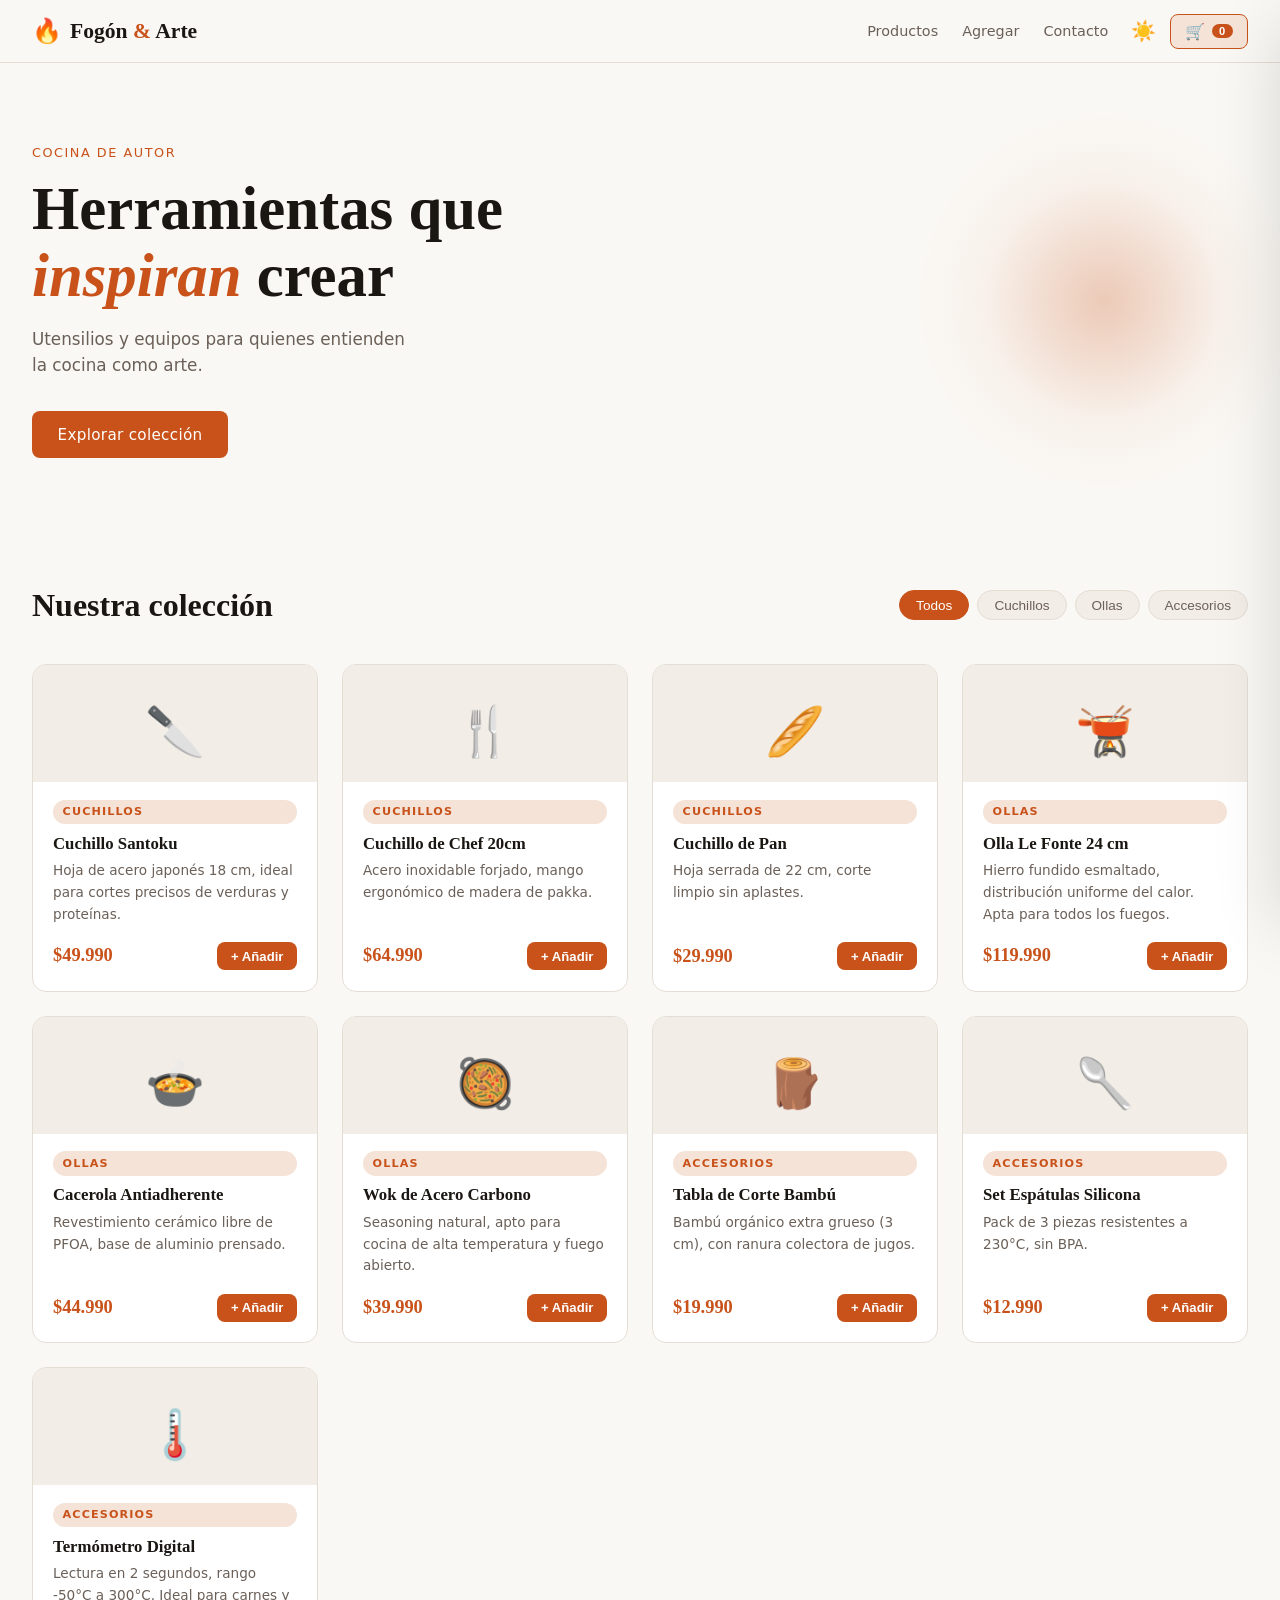
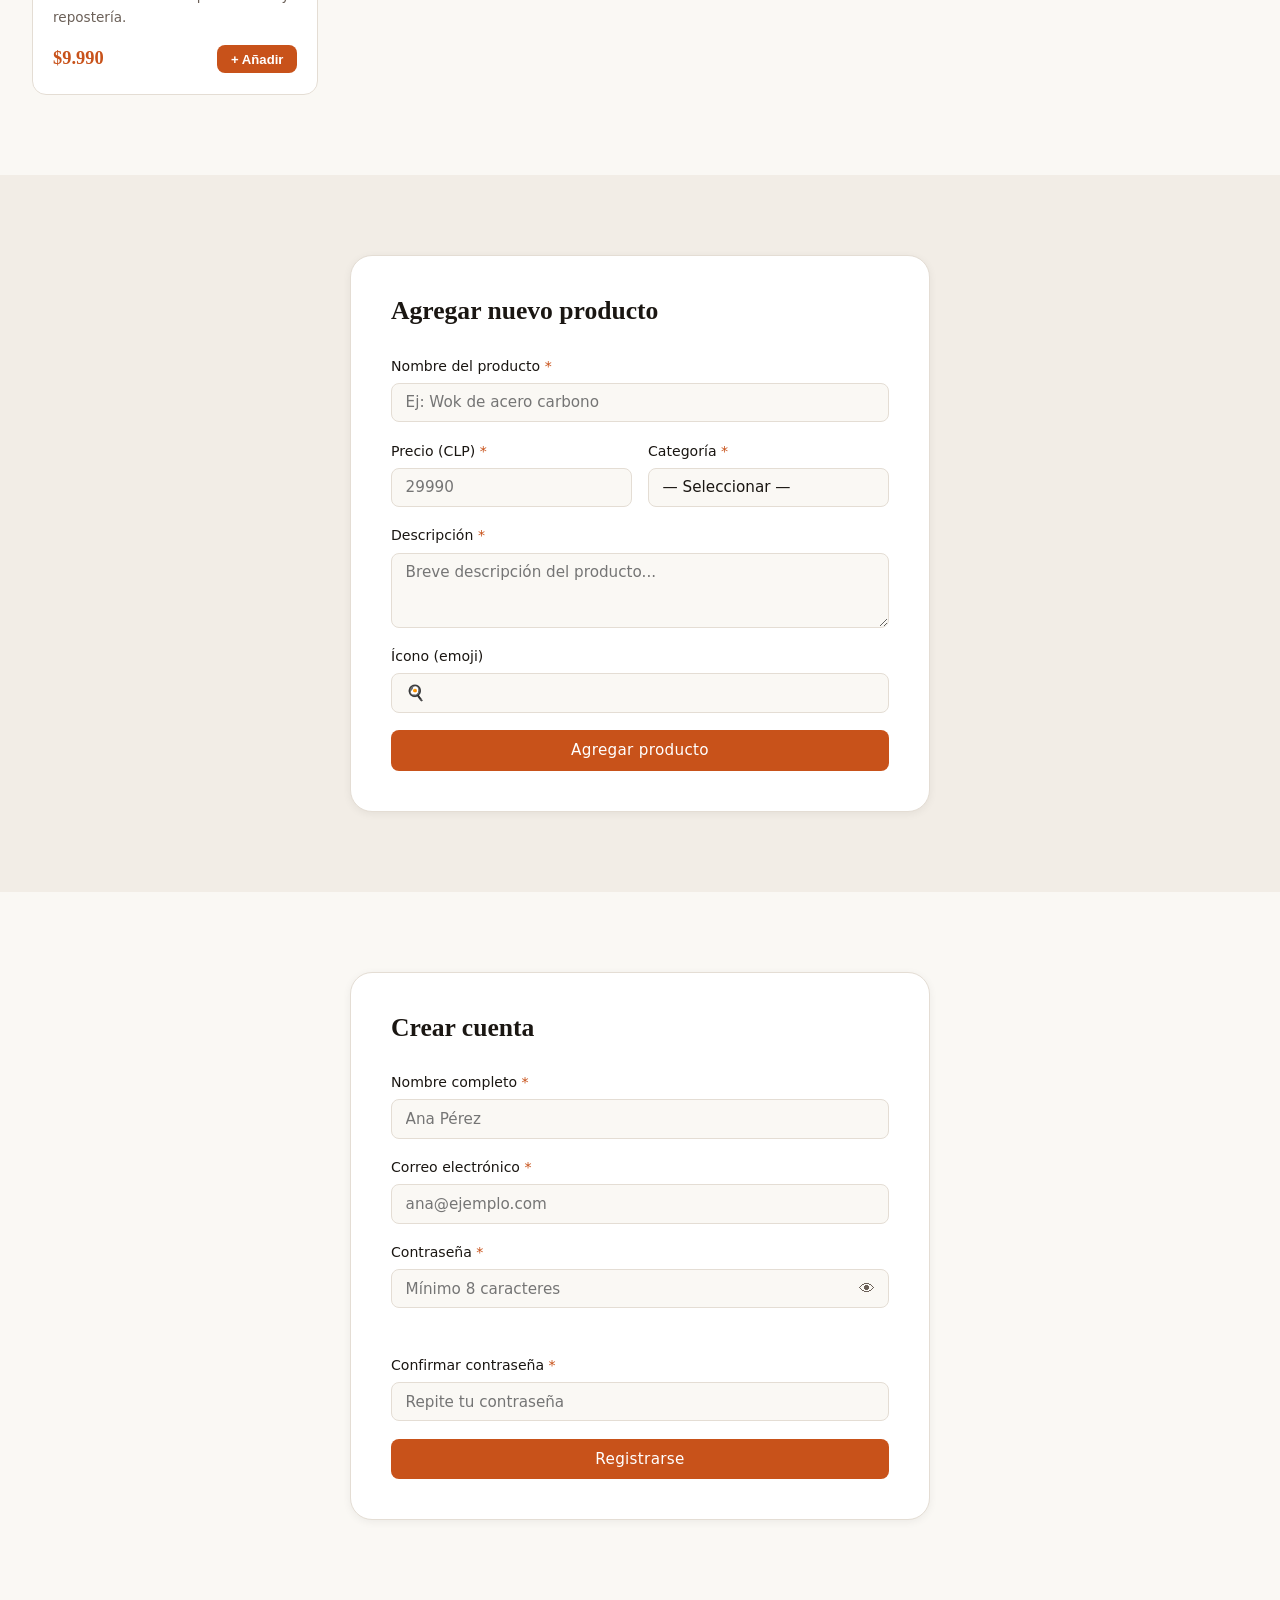
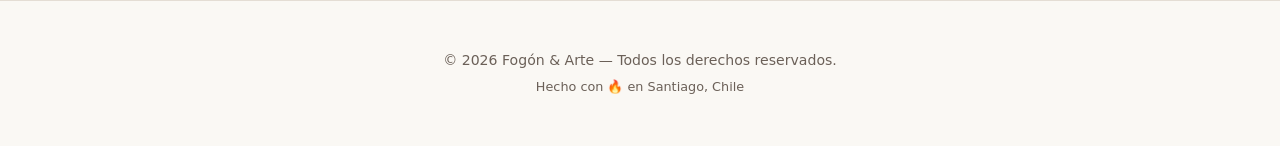
==== PFE/index.html @ b32f78bb "Add files via upload" ====
<!DOCTYPE html>
<html lang="es">
<head>
  <meta charset="UTF-8" />
  <meta name="viewport" content="width=device-width, initial-scale=1.0"/>
  <meta http-equiv="Content-Security-Policy" content="default-src 'self'; style-src 'self' 'unsafe-inline' https://fonts.googleapis.com; font-src https://fonts.gstatic.com; script-src 'self' 'unsafe-inline';">
  <title>Fogón & Arte — Tienda de Cocina</title>
  <link rel="stylesheet" href="styles.css"/>
  <link href="https://fonts.googleapis.com/css2?family=Playfair+Display:wght@400;600;700&family=DM+Sans:wght@300;400;500&display=swap" rel="stylesheet"/>
</head>
<body data-theme="light">

  <!-- ===== HEADER ===== -->
  <header class="header" id="header">
    <div class="header__inner">
      <div class="header__logo">
        <span class="logo-icon">🔥</span>
        <span class="logo-text">Fogón <em>&amp;</em> Arte</span>
      </div>
      <nav class="header__nav" id="mainNav" aria-label="Navegación principal">
        <a href="#productos" class="nav-link">Productos</a>
        <a href="#agregar" class="nav-link">Agregar</a>
        <a href="#contacto" class="nav-link">Contacto</a>
      </nav>
      <div class="header__actions">
        <button class="btn-icon" id="themeToggle" aria-label="Alternar tema" title="Cambiar tema">
          <span class="theme-icon" id="themeIcon">☀️</span>
        </button>
        <button class="btn-cart" id="cartBtn" aria-label="Abrir carrito">
          <span class="cart-icon">🛒</span>
          <span class="cart-badge" id="cartBadge">0</span>
        </button>
      </div>
    </div>
    <!-- Notificación global -->
    <div class="toast" id="toast" role="alert" aria-live="polite"></div>
  </header>

  <!-- ===== HERO ===== -->
  <section class="hero">
    <div class="hero__content">
      <p class="hero__tag">Cocina de autor</p>
      <h1 class="hero__title">Herramientas que<br/><em>inspiran</em> crear</h1>
      <p class="hero__sub">Utensilios y equipos para quienes entienden la cocina como arte.</p>
      <a href="#productos" class="btn-primary">Explorar colección</a>
    </div>
    <div class="hero__visual">
      <div class="hero__orb"></div>
      <div class="hero__orb hero__orb--2"></div>
    </div>
  </section>

  <!-- ===== PRODUCTOS ===== -->
  <main class="main" id="productos">
    <div class="section-header">
      <h2 class="section-title">Nuestra colección</h2>
      <div class="filter-bar" role="group" aria-label="Filtrar por categoría">
        <button class="filter-btn active" data-filter="todos">Todos</button>
        <button class="filter-btn" data-filter="cuchillos">Cuchillos</button>
        <button class="filter-btn" data-filter="ollas">Ollas</button>
        <button class="filter-btn" data-filter="accesorios">Accesorios</button>
      </div>
    </div>

    <div class="products-grid" id="productsGrid" aria-label="Catálogo de productos">
      <!-- Tarjetas generadas por JS -->
    </div>
  </main>

  <!-- ===== AGREGAR PRODUCTO ===== -->
  <section class="form-section" id="agregar">
    <div class="form-card">
      <h2 class="form-card__title">Agregar nuevo producto</h2>
      <div class="form-body" id="addProductForm" novalidate>

        <div class="field-group">
          <label for="prodNombre">Nombre del producto <span class="required">*</span></label>
          <input type="text" id="prodNombre" name="prodNombre" placeholder="Ej: Wok de acero carbono" maxlength="80" autocomplete="off"/>
          <span class="field-error" id="err-prodNombre"></span>
        </div>

        <div class="field-row">
          <div class="field-group">
            <label for="prodPrecio">Precio (CLP) <span class="required">*</span></label>
            <input type="number" id="prodPrecio" name="prodPrecio" placeholder="29990" min="1"/>
            <span class="field-error" id="err-prodPrecio"></span>
          </div>
          <div class="field-group">
            <label for="prodCategoria">Categoría <span class="required">*</span></label>
            <select id="prodCategoria" name="prodCategoria">
              <option value="">— Seleccionar —</option>
              <option value="cuchillos">Cuchillos</option>
              <option value="ollas">Ollas</option>
              <option value="accesorios">Accesorios</option>
            </select>
            <span class="field-error" id="err-prodCategoria"></span>
          </div>
        </div>

        <div class="field-group">
          <label for="prodDesc">Descripción <span class="required">*</span></label>
          <textarea id="prodDesc" name="prodDesc" rows="3" placeholder="Breve descripción del producto..." maxlength="200"></textarea>
          <span class="field-error" id="err-prodDesc"></span>
        </div>

        <div class="field-group">
          <label for="prodEmoji">Ícono (emoji)</label>
          <input type="text" id="prodEmoji" name="prodEmoji" placeholder="🍳" maxlength="4"/>
        </div>

        <button class="btn-primary btn-full" id="addProductBtn" type="button">Agregar producto</button>
      </div>
    </div>
  </section>

  <!-- ===== CONTACTO / REGISTRO ===== -->
  <section class="form-section form-section--alt" id="contacto">
    <div class="form-card">
      <h2 class="form-card__title">Crear cuenta</h2>
      <div class="form-body" id="registerForm" novalidate>

        <div class="field-group">
          <label for="regNombre">Nombre completo <span class="required">*</span></label>
          <input type="text" id="regNombre" name="regNombre" placeholder="Ana Pérez" autocomplete="name"/>
          <span class="field-error" id="err-regNombre"></span>
        </div>

        <div class="field-group">
          <label for="regEmail">Correo electrónico <span class="required">*</span></label>
          <input type="email" id="regEmail" name="regEmail" placeholder="ana@ejemplo.com" autocomplete="email"/>
          <span class="field-error" id="err-regEmail"></span>
        </div>

        <div class="field-group">
          <label for="regPassword">Contraseña <span class="required">*</span></label>
          <div class="input-with-toggle">
            <input type="password" id="regPassword" name="regPassword" placeholder="Mínimo 8 caracteres" autocomplete="new-password"/>
            <button type="button" class="btn-eye" id="togglePassword" aria-label="Mostrar contraseña">👁</button>
          </div>
          <div class="password-strength" id="passwordStrength" aria-live="polite"></div>
          <span class="field-error" id="err-regPassword"></span>
        </div>

        <div class="field-group">
          <label for="regPasswordConfirm">Confirmar contraseña <span class="required">*</span></label>
          <input type="password" id="regPasswordConfirm" name="regPasswordConfirm" placeholder="Repite tu contraseña" autocomplete="new-password"/>
          <span class="field-error" id="err-regPasswordConfirm"></span>
        </div>

        <button class="btn-primary btn-full" id="registerBtn" type="button">Registrarse</button>
      </div>
    </div>
  </section>

  <!-- ===== CARRITO LATERAL ===== -->
  <div class="cart-overlay" id="cartOverlay" aria-hidden="true"></div>
  <aside class="cart-drawer" id="cartDrawer" role="dialog" aria-modal="true" aria-label="Carrito de compras" aria-hidden="true">
    <div class="cart-drawer__header">
      <h2 class="cart-drawer__title">Tu carrito</h2>
      <button class="btn-icon" id="closeCart" aria-label="Cerrar carrito">✕</button>
    </div>
    <ul class="cart-list" id="cartList" aria-label="Artículos en el carrito">
      <!-- Items generados por JS -->
    </ul>
    <div class="cart-drawer__footer">
      <div class="cart-total">
        <span>Total</span>
        <span id="cartTotal">$0</span>
      </div>
      <button class="btn-primary btn-full" id="checkoutBtn">Ir al pago</button>
    </div>
  </aside>

  <!-- ===== MODAL DETALLE ===== -->
  <div class="modal-overlay" id="modalOverlay" aria-hidden="true">
    <div class="modal" id="productModal" role="dialog" aria-modal="true" aria-labelledby="modalTitle">
      <button class="btn-icon modal__close" id="closeModal" aria-label="Cerrar">✕</button>
      <div class="modal__body" id="modalBody"></div>
    </div>
  </div>

  <!-- ===== FOOTER ===== -->
  <footer class="footer">
    <p>© 2026 Fogón &amp; Arte — Todos los derechos reservados.</p>
    <p class="footer__sub">Hecho con 🔥 en Santiago, Chile</p>
  </footer>

  <script src="index.js"></script>
</body>
</html>
---- PFE/styles.css ----
/* ============================================================
   Fogón & Arte — styles.css
   Tema: cocina de autor — editorial cálido y elegante
   ============================================================ */

/* ── Variables de tema ──────────────────────────────────────── */
:root {
  --ff-display: "Playfair Display", Georgia, serif;
  --ff-body:    "DM Sans", system-ui, sans-serif;

  /* Claro */
  --bg:          #faf8f4;
  --bg-card:     #ffffff;
  --bg-muted:    #f2ede6;
  --bg-header:   rgba(250, 248, 244, 0.92);
  --text:        #1a1612;
  --text-muted:  #6b6058;
  --border:      #e4ddd4;
  --accent:      #c8521a;
  --accent-dark: #9e3e0f;
  --accent-light:#f5e3d8;
  --success:     #2d7a4f;
  --error:       #c0392b;
  --info:        #1a5ca0;
  --shadow-sm:   0 2px 8px rgba(0,0,0,.06);
  --shadow-md:   0 8px 32px rgba(0,0,0,.10);
  --shadow-lg:   0 24px 64px rgba(0,0,0,.14);
  --radius-sm:   8px;
  --radius-md:   14px;
  --radius-lg:   22px;
  --transition:  0.22s ease;
}

[data-theme="dark"] {
  --bg:          #14110e;
  --bg-card:     #1e1a16;
  --bg-muted:    #252018;
  --bg-header:   rgba(20, 17, 14, 0.92);
  --text:        #f0ebe3;
  --text-muted:  #9e9186;
  --border:      #312a22;
  --accent:      #e07040;
  --accent-dark: #c8521a;
  --accent-light:#3a2010;
  --shadow-sm:   0 2px 8px rgba(0,0,0,.25);
  --shadow-md:   0 8px 32px rgba(0,0,0,.40);
  --shadow-lg:   0 24px 64px rgba(0,0,0,.55);
}

/* ── Reset & base ───────────────────────────────────────────── */
*, *::before, *::after { box-sizing: border-box; margin: 0; padding: 0; }

html { scroll-behavior: smooth; font-size: 16px; }

body {
  font-family: var(--ff-body);
  background: var(--bg);
  color: var(--text);
  line-height: 1.6;
  transition: background var(--transition), color var(--transition);
  overflow-x: hidden;
}

img { max-width: 100%; display: block; }

a { color: var(--accent); text-decoration: none; }
a:hover { text-decoration: underline; }

/* ── Tipografía ─────────────────────────────────────────────── */
h1, h2, h3 { font-family: var(--ff-display); line-height: 1.2; }
em { font-style: italic; color: var(--accent); }

/* ── Botones globales ───────────────────────────────────────── */
.btn-primary {
  display: inline-flex;
  align-items: center;
  justify-content: center;
  gap: 0.5rem;
  background: var(--accent);
  color: #fff;
  font-family: var(--ff-body);
  font-size: 0.95rem;
  font-weight: 500;
  padding: 0.7rem 1.6rem;
  border-radius: var(--radius-sm);
  border: none;
  cursor: pointer;
  transition: background var(--transition), transform 0.12s;
  letter-spacing: 0.02em;
}
.btn-primary:hover  { background: var(--accent-dark); transform: translateY(-1px); }
.btn-primary:active { transform: translateY(0); }
.btn-full { width: 100%; }

.btn-icon {
  background: none;
  border: none;
  cursor: pointer;
  font-size: 1.25rem;
  padding: 0.4rem;
  border-radius: 50%;
  color: var(--text);
  transition: background var(--transition);
  display: flex; align-items: center;
}
.btn-icon:hover { background: var(--bg-muted); }

/* ── Header ─────────────────────────────────────────────────── */
.header {
  position: sticky; top: 0; z-index: 100;
  background: var(--bg-header);
  backdrop-filter: blur(12px);
  border-bottom: 1px solid var(--border);
  transition: background var(--transition), border-color var(--transition);
}
.header__inner {
  max-width: 1280px; margin: 0 auto;
  padding: 0.75rem 2rem;
  display: flex; align-items: center; gap: 1rem;
}
.header__logo {
  display: flex; align-items: center; gap: 0.5rem;
  cursor: pointer; user-select: none;
  font-family: var(--ff-display);
  font-size: 1.35rem; font-weight: 700;
  flex: 1;
}
.logo-icon { font-size: 1.5rem; }
.logo-text em { font-style: normal; }

.header__nav { display: flex; gap: 1.5rem; }
.nav-link {
  color: var(--text-muted);
  font-size: 0.9rem; font-weight: 500;
  transition: color var(--transition);
}
.nav-link:hover { color: var(--accent); text-decoration: none; }

.header__actions { display: flex; align-items: center; gap: 0.5rem; margin-left: auto; }

.btn-cart {
  position: relative;
  background: var(--accent-light);
  border: 1px solid var(--accent);
  color: var(--accent);
  border-radius: var(--radius-sm);
  padding: 0.45rem 0.9rem;
  font-size: 1rem;
  cursor: pointer;
  display: flex; align-items: center; gap: 0.4rem;
  transition: background var(--transition), border-color var(--transition);
}
.btn-cart:hover { background: var(--accent); color: #fff; }
.cart-badge {
  background: var(--accent);
  color: #fff;
  border-radius: 999px;
  font-size: 0.7rem;
  font-weight: 700;
  min-width: 1.3rem;
  text-align: center;
  padding: 0.05rem 0.3rem;
  transition: background var(--transition);
}
.btn-cart:hover .cart-badge { background: rgba(255,255,255,.3); }

/* Toast */
.toast {
  position: fixed; top: 5rem; right: 1.5rem; z-index: 999;
  background: var(--bg-card);
  border: 1px solid var(--border);
  border-left: 4px solid var(--accent);
  color: var(--text);
  padding: 0.75rem 1.25rem;
  border-radius: var(--radius-sm);
  box-shadow: var(--shadow-md);
  font-size: 0.9rem;
  max-width: 320px;
  opacity: 0;
  transform: translateX(120%);
  transition: opacity 0.3s, transform 0.3s;
  pointer-events: none;
}
.toast--visible   { opacity: 1; transform: translateX(0); }
.toast--success   { border-left-color: var(--success); }
.toast--error     { border-left-color: var(--error);   }
.toast--info      { border-left-color: var(--info);    }

/* ── Hero ───────────────────────────────────────────────────── */
.hero {
  position: relative;
  min-height: 52vh;
  display: flex; align-items: center;
  padding: 5rem 2rem;
  overflow: hidden;
  max-width: 1280px; margin: 0 auto;
}
.hero__content { position: relative; z-index: 1; max-width: 520px; }
.hero__tag {
  font-size: 0.8rem; font-weight: 500;
  text-transform: uppercase; letter-spacing: 0.12em;
  color: var(--accent);
  margin-bottom: 0.75rem;
}
.hero__title {
  font-size: clamp(2.2rem, 5vw, 3.8rem);
  line-height: 1.1;
  margin-bottom: 1rem;
}
.hero__sub {
  color: var(--text-muted);
  font-size: 1.05rem;
  margin-bottom: 2rem;
  max-width: 380px;
}

.hero__visual {
  position: absolute; right: -4rem; top: 50%;
  transform: translateY(-50%);
  width: 480px; height: 480px;
  pointer-events: none;
}
.hero__orb {
  position: absolute;
  border-radius: 50%;
  background: radial-gradient(circle, var(--accent) 0%, transparent 70%);
  opacity: 0.12;
  width: 380px; height: 380px;
  top: 50%; left: 50%; transform: translate(-50%,-50%);
  animation: orbPulse 6s ease-in-out infinite;
}
.hero__orb--2 {
  width: 240px; height: 240px;
  opacity: 0.18;
  animation-delay: -3s;
}
@keyframes orbPulse {
  0%, 100% { transform: translate(-50%,-50%) scale(1); }
  50%       { transform: translate(-50%,-50%) scale(1.12); }
}

/* ── Sección productos ──────────────────────────────────────── */
.main {
  max-width: 1280px; margin: 0 auto;
  padding: 3rem 2rem 5rem;
}
.section-header {
  display: flex; align-items: center; flex-wrap: wrap;
  gap: 1.25rem; margin-bottom: 2.5rem;
}
.section-title {
  font-size: 2rem;
  flex: 1;
}

.filter-bar { display: flex; gap: 0.5rem; flex-wrap: wrap; }
.filter-btn {
  background: var(--bg-muted);
  border: 1px solid var(--border);
  color: var(--text-muted);
  font-size: 0.85rem; font-weight: 500;
  padding: 0.4rem 1rem;
  border-radius: 999px;
  cursor: pointer;
  transition: background var(--transition), color var(--transition), border-color var(--transition);
}
.filter-btn:hover { color: var(--text); }
.filter-btn.active {
  background: var(--accent);
  border-color: var(--accent);
  color: #fff;
}

/* Grid de productos */
.products-grid {
  display: grid;
  grid-template-columns: repeat(auto-fill, minmax(270px, 1fr));
  gap: 1.5rem;
}

.empty-state {
  grid-column: 1/-1;
  text-align: center;
  color: var(--text-muted);
  padding: 3rem 0;
}

/* Tarjeta de producto */
.product-card {
  background: var(--bg-card);
  border: 1px solid var(--border);
  border-radius: var(--radius-md);
  overflow: hidden;
  cursor: pointer;
  transition: box-shadow var(--transition), transform var(--transition);
  display: flex; flex-direction: column;
}
.product-card:hover  { box-shadow: var(--shadow-md); transform: translateY(-4px); }
.product-card:focus  { outline: 3px solid var(--accent); outline-offset: 2px; }

.product-card__emoji {
  font-size: 3rem;
  text-align: center;
  padding: 1.75rem 1rem 0.75rem;
  background: var(--bg-muted);
  user-select: none;
  transition: background var(--transition);
}
.product-card:hover .product-card__emoji { background: var(--accent-light); }

.product-card__body { padding: 1.1rem 1.25rem 1.25rem; flex: 1; display: flex; flex-direction: column; }
.product-card__cat {
  font-size: 0.7rem; text-transform: uppercase; letter-spacing: 0.1em;
  color: var(--accent); font-weight: 600;
  background: var(--accent-light);
  padding: 0.2rem 0.6rem;
  border-radius: 999px;
  display: inline-block; margin-bottom: 0.6rem;
}
.product-card__name  { font-size: 1.05rem; font-weight: 600; margin-bottom: 0.4rem; }
.product-card__desc  { font-size: 0.85rem; color: var(--text-muted); flex: 1; margin-bottom: 1rem; }
.product-card__footer { display: flex; align-items: center; justify-content: space-between; gap: 0.5rem; }
.product-card__price { font-family: var(--ff-display); font-size: 1.15rem; font-weight: 700; color: var(--accent); }

.btn-add {
  background: var(--accent);
  color: #fff;
  border: none; border-radius: var(--radius-sm);
  padding: 0.4rem 0.85rem;
  font-size: 0.82rem; font-weight: 600;
  cursor: pointer;
  transition: background var(--transition), transform 0.1s;
  white-space: nowrap;
}
.btn-add:hover { background: var(--accent-dark); transform: scale(1.04); }

/* ── Secciones de formularios ───────────────────────────────── */
.form-section {
  background: var(--bg-muted);
  padding: 5rem 2rem;
  transition: background var(--transition);
}
.form-section--alt { background: var(--bg); }

.form-card {
  max-width: 580px; margin: 0 auto;
  background: var(--bg-card);
  border: 1px solid var(--border);
  border-radius: var(--radius-lg);
  padding: 2.5rem;
  box-shadow: var(--shadow-sm);
}
.form-card__title {
  font-size: 1.6rem;
  margin-bottom: 1.75rem;
}
.form-body { display: flex; flex-direction: column; gap: 1.1rem; }

.field-row { display: grid; grid-template-columns: 1fr 1fr; gap: 1rem; }

.field-group { display: flex; flex-direction: column; gap: 0.35rem; }
.field-group label { font-size: 0.88rem; font-weight: 500; color: var(--text); }
.required { color: var(--accent); }

.field-group input,
.field-group select,
.field-group textarea {
  background: var(--bg);
  border: 1px solid var(--border);
  color: var(--text);
  font-family: var(--ff-body);
  font-size: 0.95rem;
  padding: 0.6rem 0.85rem;
  border-radius: var(--radius-sm);
  transition: border-color var(--transition), box-shadow var(--transition), background var(--transition);
  outline: none;
  width: 100%;
}
.field-group input:focus,
.field-group select:focus,
.field-group textarea:focus {
  border-color: var(--accent);
  box-shadow: 0 0 0 3px color-mix(in srgb, var(--accent) 18%, transparent);
}
.field-group textarea { resize: vertical; }
.field-group select { appearance: none; background-image: url("data:image/svg+xml,%3Csvg xmlns='http://www.w3.org/2000/svg' width='12' height='8'%3E%3Cpath d='M0 0l6 8 6-8z' fill='%23888'/%3E%3C/svg%3E"); background-repeat: no-repeat; background-position: right 0.9rem center; padding-right: 2rem; }

.input-error { border-color: var(--error) !important; box-shadow: 0 0 0 3px color-mix(in srgb, var(--error) 15%, transparent) !important; }

.field-error { font-size: 0.8rem; color: var(--error); min-height: 1em; display: none; }
.field-error.visible { display: block; }

.input-with-toggle { position: relative; }
.input-with-toggle input { padding-right: 2.5rem; }
.btn-eye {
  position: absolute; right: 0.7rem; top: 50%; transform: translateY(-50%);
  background: none; border: none; cursor: pointer;
  font-size: 1rem; color: var(--text-muted);
  padding: 0.2rem;
}

/* Indicador de fortaleza */
.password-strength { min-height: 1.4em; }
.strength {
  font-size: 0.8rem; font-weight: 500;
  padding: 0.25rem 0.6rem;
  border-radius: 999px;
  display: inline-block;
}
.strength--debil  { background: #fde8e8; color: var(--error); }
.strength--media  { background: #fff3cd; color: #856404; }
.strength--fuerte { background: #d4edda; color: var(--success); }

/* ── Carrito lateral ────────────────────────────────────────── */
.cart-overlay {
  position: fixed; inset: 0; z-index: 200;
  background: rgba(0,0,0,.45);
  opacity: 0; pointer-events: none;
  transition: opacity 0.3s;
}
.cart-overlay.visible { opacity: 1; pointer-events: auto; }

.cart-drawer {
  position: fixed; top: 0; right: 0; z-index: 201;
  width: min(420px, 100vw);
  height: 100%;
  background: var(--bg-card);
  border-left: 1px solid var(--border);
  display: flex; flex-direction: column;
  transform: translateX(100%);
  transition: transform 0.32s cubic-bezier(.4,0,.2,1), background var(--transition);
  box-shadow: var(--shadow-lg);
}
.cart-drawer.open { transform: translateX(0); }

.cart-drawer__header {
  display: flex; align-items: center; justify-content: space-between;
  padding: 1.25rem 1.5rem;
  border-bottom: 1px solid var(--border);
}
.cart-drawer__title { font-size: 1.3rem; }

.cart-list {
  flex: 1; overflow-y: auto;
  padding: 1rem 1.25rem;
  list-style: none;
  display: flex; flex-direction: column; gap: 0.75rem;
}
.cart-empty { color: var(--text-muted); text-align: center; padding: 2rem 0; }

.cart-item {
  display: flex; align-items: center; gap: 0.85rem;
  background: var(--bg-muted);
  border-radius: var(--radius-sm);
  padding: 0.75rem 1rem;
  transition: background var(--transition);
}
.cart-item__emoji { font-size: 1.8rem; }
.cart-item__info  { flex: 1; }
.cart-item__name  { font-size: 0.9rem; font-weight: 500; }
.cart-item__price { font-size: 0.82rem; color: var(--text-muted); }

.btn-remove {
  background: none; border: none;
  color: var(--text-muted);
  cursor: pointer; font-size: 1rem;
  padding: 0.3rem;
  border-radius: 50%;
  transition: background var(--transition), color var(--transition);
}
.btn-remove:hover { background: #fde8e8; color: var(--error); }

.cart-drawer__footer {
  padding: 1.25rem 1.5rem;
  border-top: 1px solid var(--border);
  display: flex; flex-direction: column; gap: 1rem;
}
.cart-total {
  display: flex; justify-content: space-between; align-items: center;
  font-size: 1.05rem;
}
.cart-total span:last-child { font-family: var(--ff-display); font-size: 1.3rem; font-weight: 700; color: var(--accent); }

/* ── Modal ──────────────────────────────────────────────────── */
.modal-overlay {
  position: fixed; inset: 0; z-index: 300;
  background: rgba(0,0,0,.55);
  display: flex; align-items: center; justify-content: center;
  padding: 1rem;
  opacity: 0; pointer-events: none;
  transition: opacity 0.25s;
}
.modal-overlay.visible { opacity: 1; pointer-events: auto; }

.modal {
  position: relative;
  background: var(--bg-card);
  border-radius: var(--radius-lg);
  max-width: 480px; width: 100%;
  padding: 2rem;
  box-shadow: var(--shadow-lg);
  transform: scale(0.94);
  transition: transform 0.25s, background var(--transition);
}
.modal-overlay.visible .modal { transform: scale(1); }
.modal__close {
  position: absolute; top: 1rem; right: 1rem;
  font-size: 1rem;
}
.modal__emoji { font-size: 4rem; text-align: center; margin-bottom: 0.75rem; }
.modal__title { font-size: 1.5rem; margin: 0.4rem 0; }
.modal__desc  { color: var(--text-muted); font-size: 0.95rem; margin: 0.75rem 0 1rem; }
.modal__price { font-family: var(--ff-display); font-size: 1.75rem; font-weight: 700; color: var(--accent); margin-bottom: 1.25rem; }
.modal__add   { margin-top: 0.25rem; }

/* ── Footer ─────────────────────────────────────────────────── */
.footer {
  text-align: center;
  padding: 3rem 2rem;
  border-top: 1px solid var(--border);
  color: var(--text-muted);
  font-size: 0.88rem;
  transition: border-color var(--transition);
}
.footer__sub { margin-top: 0.35rem; font-size: 0.8rem; }

/* ── Responsive ─────────────────────────────────────────────── */
@media (max-width: 768px) {
  .header__nav { display: none; }
  .hero { padding: 4rem 1.5rem 3rem; }
  .hero__visual { display: none; }
  .main { padding: 2rem 1.25rem 3.5rem; }
  .form-section { padding: 3rem 1.25rem; }
  .form-card { padding: 1.75rem 1.25rem; }
  .field-row { grid-template-columns: 1fr; }
  .section-header { flex-direction: column; align-items: flex-start; }
}

@media (max-width: 480px) {
  .header__inner { padding: 0.65rem 1rem; }
  .logo-text { font-size: 1.1rem; }
  .section-title { font-size: 1.5rem; }
  .form-card__title { font-size: 1.3rem; }
}

/* ── Animación de entrada de tarjetas ───────────────────────── */
@keyframes fadeInUp {
  from { opacity: 0; transform: translateY(18px); }
  to   { opacity: 1; transform: translateY(0); }
}
.product-card {
  animation: fadeInUp 0.35s ease both;
}
.product-card:nth-child(1)  { animation-delay: .03s; }
.product-card:nth-child(2)  { animation-delay: .07s; }
.product-card:nth-child(3)  { animation-delay: .11s; }
.product-card:nth-child(4)  { animation-delay: .14s; }
.product-card:nth-child(5)  { animation-delay: .17s; }
.product-card:nth-child(6)  { animation-delay: .20s; }
.product-card:nth-child(7)  { animation-delay: .23s; }
.product-card:nth-child(8)  { animation-delay: .26s; }
.product-card:nth-child(9)  { animation-delay: .29s; }

/* ── Scrollbar personalizada ────────────────────────────────── */
::-webkit-scrollbar { width: 7px; height: 7px; }
::-webkit-scrollbar-track { background: var(--bg-muted); }
::-webkit-scrollbar-thumb { background: var(--border); border-radius: 999px; }
::-webkit-scrollbar-thumb:hover { background: var(--accent); }
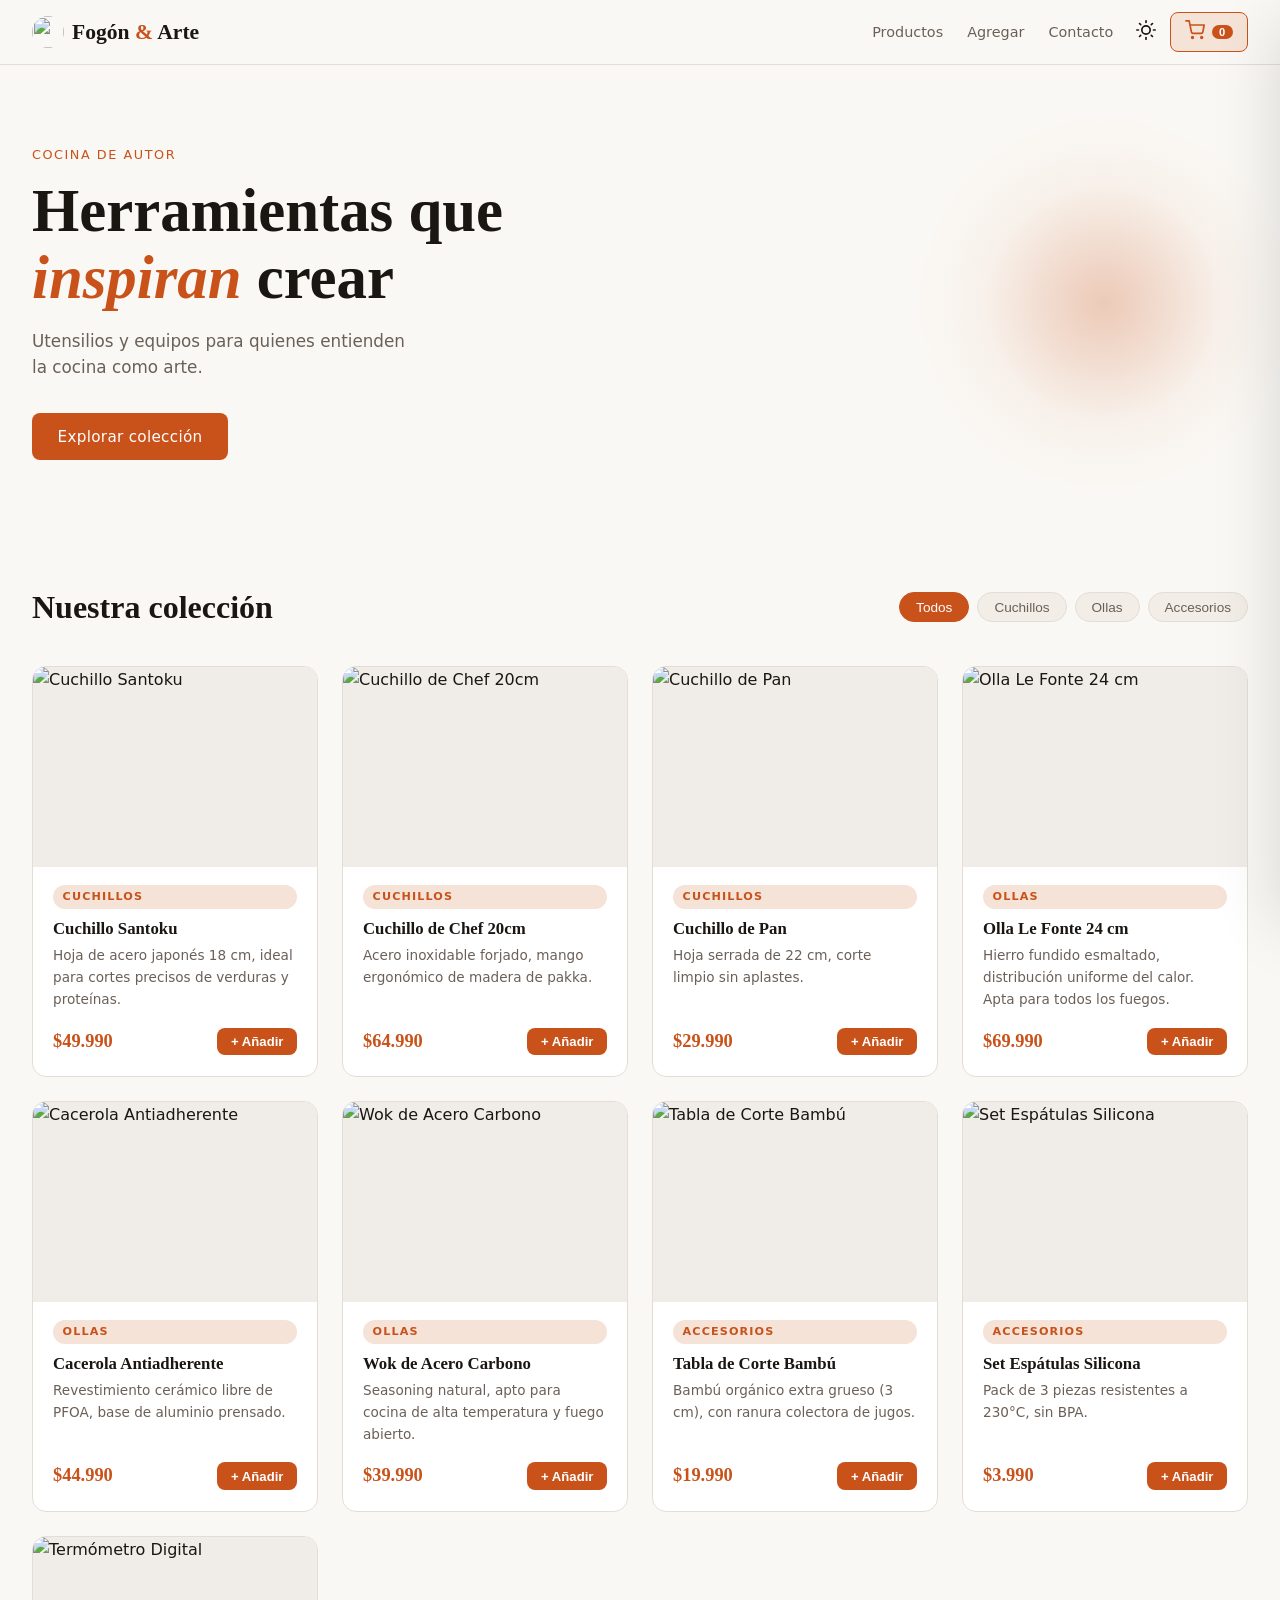
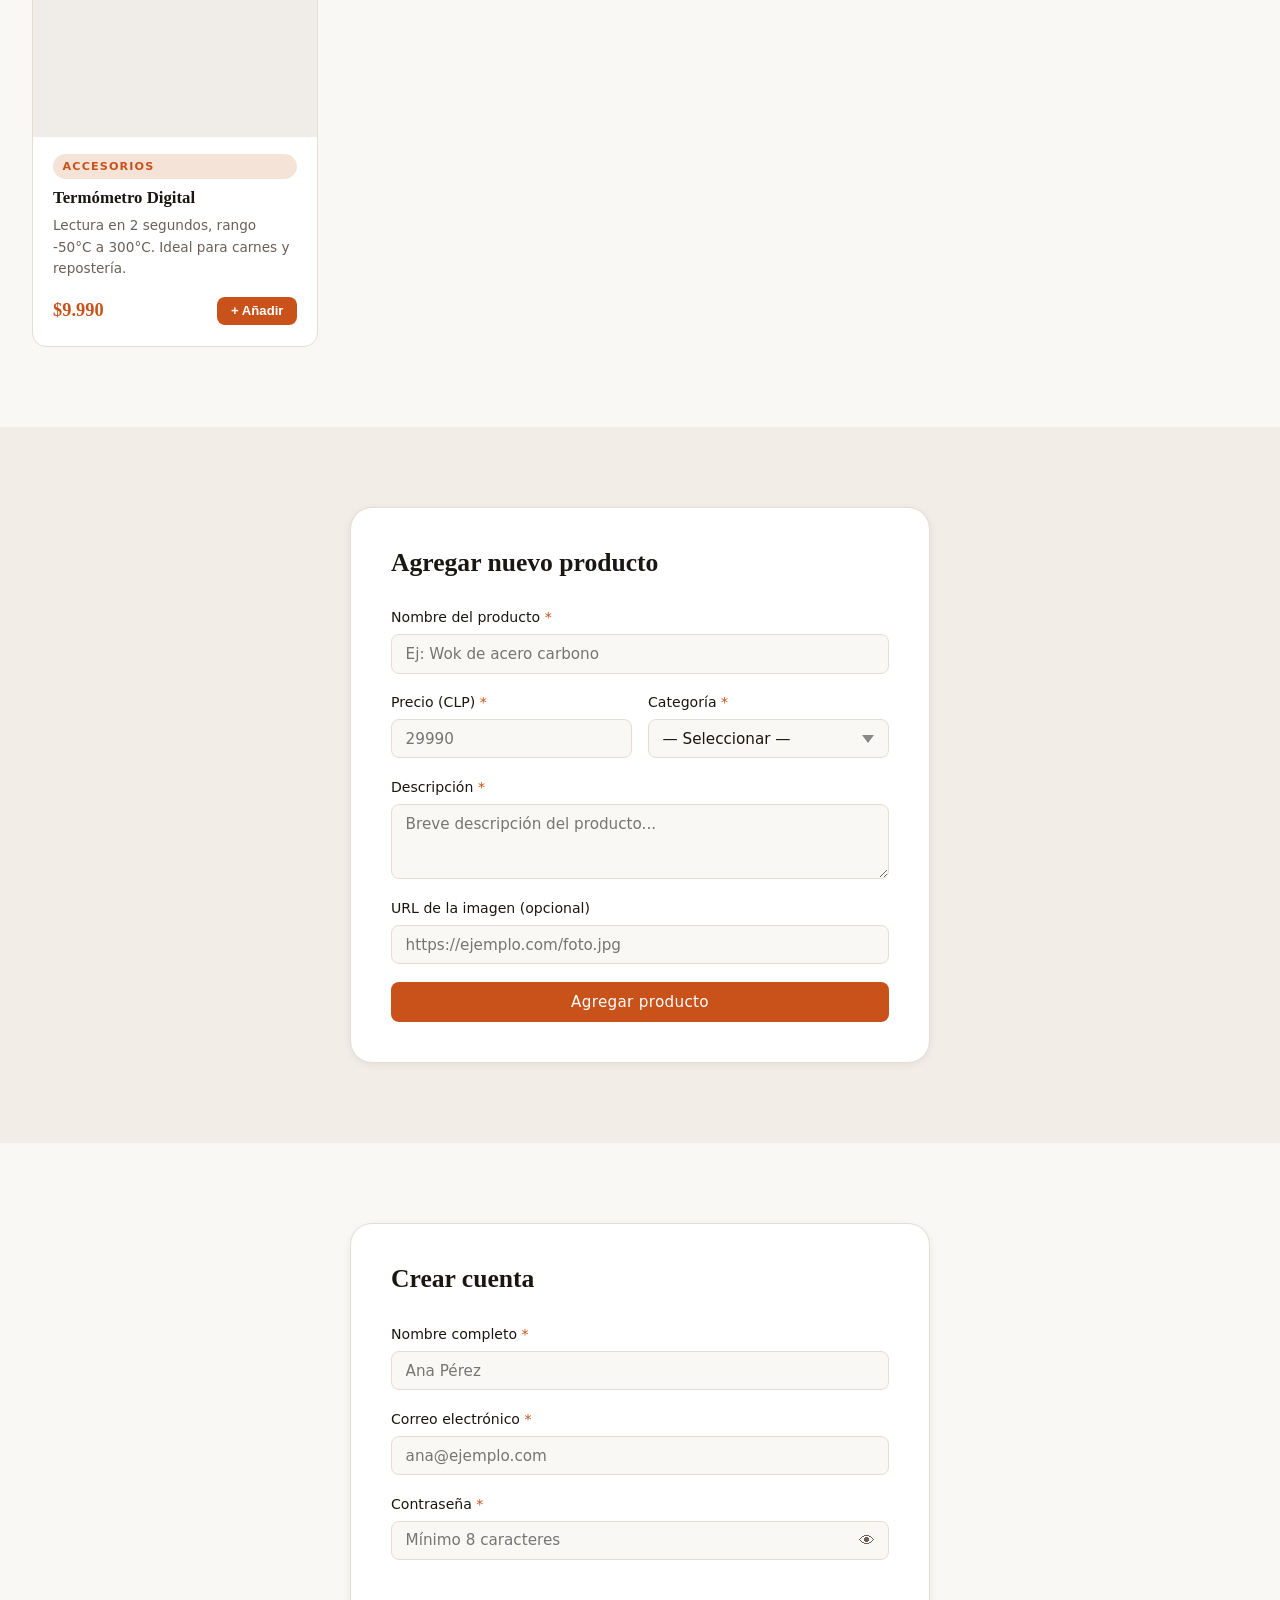
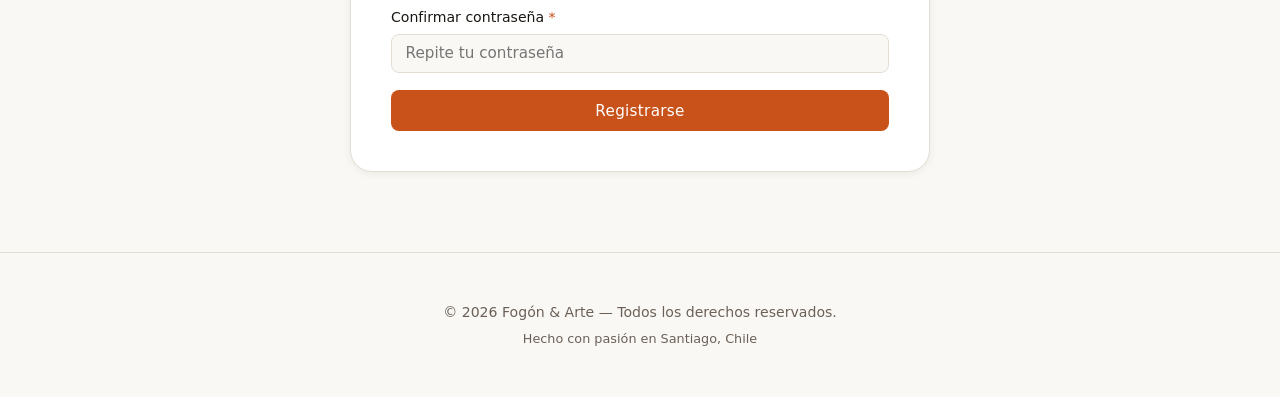
==== commit f1465863: "cambio de logos por fotos + readme.md + descripciones" ====
--- a/PFE/index.html
+++ b/PFE/index.html
@@ -3,18 +3,18 @@
 <head>
   <meta charset="UTF-8" />
   <meta name="viewport" content="width=device-width, initial-scale=1.0"/>
-  <meta http-equiv="Content-Security-Policy" content="default-src 'self'; style-src 'self' 'unsafe-inline' https://fonts.googleapis.com; font-src https://fonts.gstatic.com; script-src 'self' 'unsafe-inline';">
   <title>Fogón & Arte — Tienda de Cocina</title>
   <link rel="stylesheet" href="styles.css"/>
   <link href="https://fonts.googleapis.com/css2?family=Playfair+Display:wght@400;600;700&family=DM+Sans:wght@300;400;500&display=swap" rel="stylesheet"/>
 </head>
+
 <body data-theme="light">
-
   <!-- ===== HEADER ===== -->
+   
   <header class="header" id="header">
     <div class="header__inner">
       <div class="header__logo">
-        <span class="logo-icon">🔥</span>
+        <img src="https://images.unsplash.com/photo-1543362906-acfc16c67564?q=80&w=64&auto=format&fit=crop" alt="" class="logo-img">
         <span class="logo-text">Fogón <em>&amp;</em> Arte</span>
       </div>
       <nav class="header__nav" id="mainNav" aria-label="Navegación principal">
@@ -24,10 +24,14 @@
       </nav>
       <div class="header__actions">
         <button class="btn-icon" id="themeToggle" aria-label="Alternar tema" title="Cambiar tema">
-          <span class="theme-icon" id="themeIcon">☀️</span>
+          <span class="theme-icon" id="themeIcon">
+            <svg xmlns="http://www.w3.org/2000/svg" width="20" height="20" viewBox="0 0 24 24" fill="none" stroke="currentColor" stroke-width="2" stroke-linecap="round" stroke-linejoin="round"><circle cx="12" cy="12" r="5"/><line x1="12" y1="1" x2="12" y2="3"/><line x1="12" y1="21" x2="12" y2="23"/><line x1="4.22" y1="4.22" x2="5.64" y2="5.64"/><line x1="18.36" y1="18.36" x2="19.78" y2="19.78"/><line x1="1" y1="12" x2="3" y2="12"/><line x1="21" y1="12" x2="23" y2="12"/><line x1="4.22" y1="19.78" x2="5.64" y2="18.36"/><line x1="18.36" y1="5.64" x2="19.78" y2="4.22"/></svg>
+          </span>
         </button>
         <button class="btn-cart" id="cartBtn" aria-label="Abrir carrito">
-          <span class="cart-icon">🛒</span>
+          <span class="cart-icon">
+            <svg xmlns="http://www.w3.org/2000/svg" width="20" height="20" viewBox="0 0 24 24" fill="none" stroke="currentColor" stroke-width="2" stroke-linecap="round" stroke-linejoin="round"><circle cx="9" cy="21" r="1"/><circle cx="20" cy="21" r="1"/><path d="M1 1h4l2.68 13.39a2 2 0 0 0 2 1.61h9.72a2 2 0 0 0 2-1.61L23 6H6"/></svg>
+          </span>
           <span class="cart-badge" id="cartBadge">0</span>
         </button>
       </div>
@@ -104,8 +108,8 @@
         </div>
 
         <div class="field-group">
-          <label for="prodEmoji">Ícono (emoji)</label>
-          <input type="text" id="prodEmoji" name="prodEmoji" placeholder="🍳" maxlength="4"/>
+          <label for="prodImagen">URL de la imagen (opcional)</label>
+          <input type="url" id="prodImagen" name="prodImagen" placeholder="https://ejemplo.com/foto.jpg"/>
         </div>
 
         <button class="btn-primary btn-full" id="addProductBtn" type="button">Agregar producto</button>
@@ -182,7 +186,7 @@
   <!-- ===== FOOTER ===== -->
   <footer class="footer">
     <p>© 2026 Fogón &amp; Arte — Todos los derechos reservados.</p>
-    <p class="footer__sub">Hecho con 🔥 en Santiago, Chile</p>
+    <p class="footer__sub">Hecho con pasión en Santiago, Chile</p>
   </footer>
 
   <script src="index.js"></script>
--- a/PFE/styles.css
+++ b/PFE/styles.css
@@ -298,15 +298,30 @@
 .product-card:hover  { box-shadow: var(--shadow-md); transform: translateY(-4px); }
 .product-card:focus  { outline: 3px solid var(--accent); outline-offset: 2px; }
 
-.product-card__emoji {
-  font-size: 3rem;
-  text-align: center;
-  padding: 1.75rem 1rem 0.75rem;
-  background: var(--bg-muted);
-  user-select: none;
+.logo-img {
+  width: 32px;
+  height: 32px;
+  object-fit: cover;
+  border-radius: 50%;
+}
+
+.product-card__image-container {
+  height: 200px;
+  background: #f0ede9;
+  overflow: hidden;
+  position: relative;
   transition: background var(--transition);
 }
-.product-card:hover .product-card__emoji { background: var(--accent-light); }
+.product-card__img {
+  position: relative;
+  z-index: 1;
+  width: 100%;
+  height: 100%;
+  object-fit: cover;
+  transition: transform 0.5s ease;
+}
+.product-card:hover .product-card__image-container { background: var(--accent-light); }
+.product-card:hover .product-card__img { transform: scale(1.05); }
 
 .product-card__body { padding: 1.1rem 1.25rem 1.25rem; flex: 1; display: flex; flex-direction: column; }
 .product-card__cat {
@@ -455,7 +470,12 @@
   padding: 0.75rem 1rem;
   transition: background var(--transition);
 }
-.cart-item__emoji { font-size: 1.8rem; }
+.cart-item__img { 
+  width: 50px; 
+  height: 50px; 
+  object-fit: cover; 
+  border-radius: var(--radius-sm);
+}
 .cart-item__info  { flex: 1; }
 .cart-item__name  { font-size: 0.9rem; font-weight: 500; }
 .cart-item__price { font-size: 0.82rem; color: var(--text-muted); }
@@ -507,7 +527,18 @@
   position: absolute; top: 1rem; right: 1rem;
   font-size: 1rem;
 }
-.modal__emoji { font-size: 4rem; text-align: center; margin-bottom: 0.75rem; }
+.modal__image-container {
+  width: 100%;
+  height: 250px;
+  margin-bottom: 1rem;
+  border-radius: var(--radius-md);
+  overflow: hidden;
+}
+.modal__img {
+  width: 100%;
+  height: 100%;
+  object-fit: cover;
+}
 .modal__title { font-size: 1.5rem; margin: 0.4rem 0; }
 .modal__desc  { color: var(--text-muted); font-size: 0.95rem; margin: 0.75rem 0 1rem; }
 .modal__price { font-family: var(--ff-display); font-size: 1.75rem; font-weight: 700; color: var(--accent); margin-bottom: 1.25rem; }
@@ -566,3 +597,9 @@
 ::-webkit-scrollbar-track { background: var(--bg-muted); }
 ::-webkit-scrollbar-thumb { background: var(--border); border-radius: 999px; }
 ::-webkit-scrollbar-thumb:hover { background: var(--accent); }
+
+.producto.imagen{
+  width: 90%;
+  height: auto;
+  border-radius: var(--radius-sm);
+}
